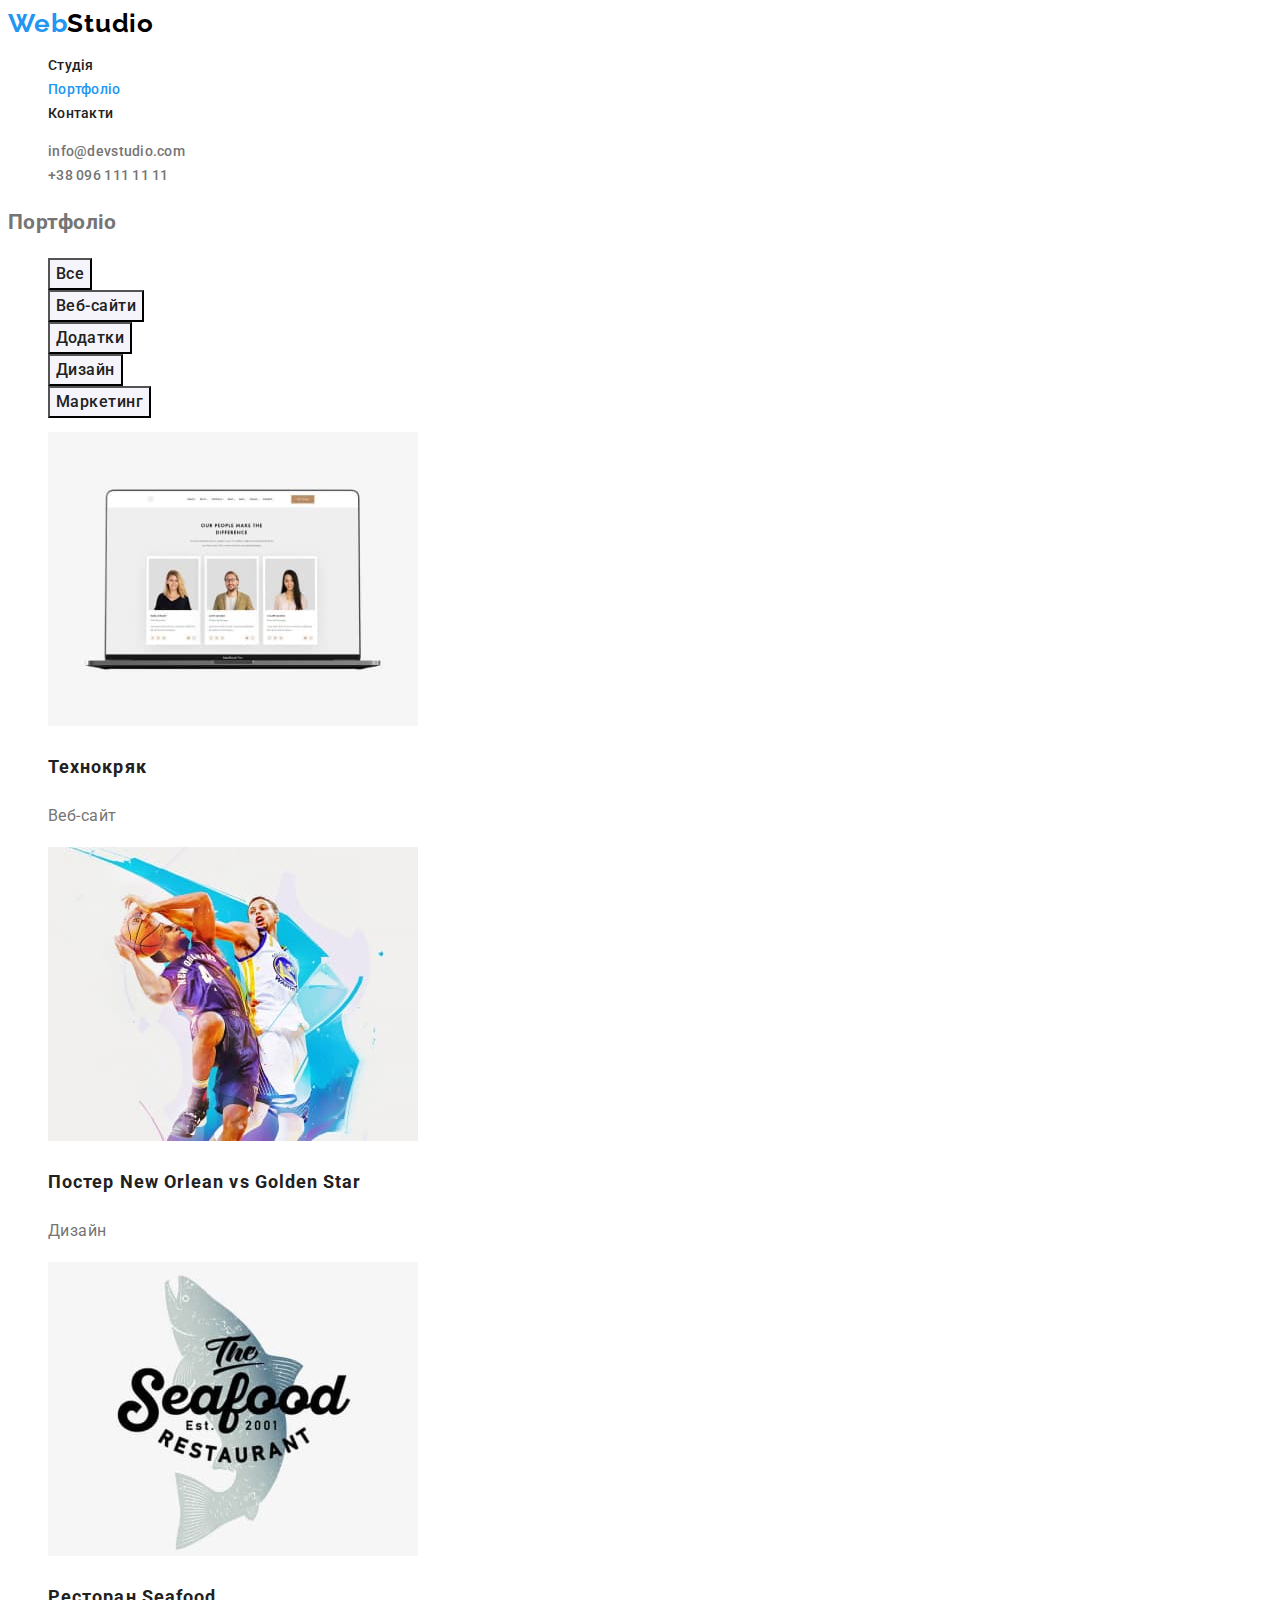
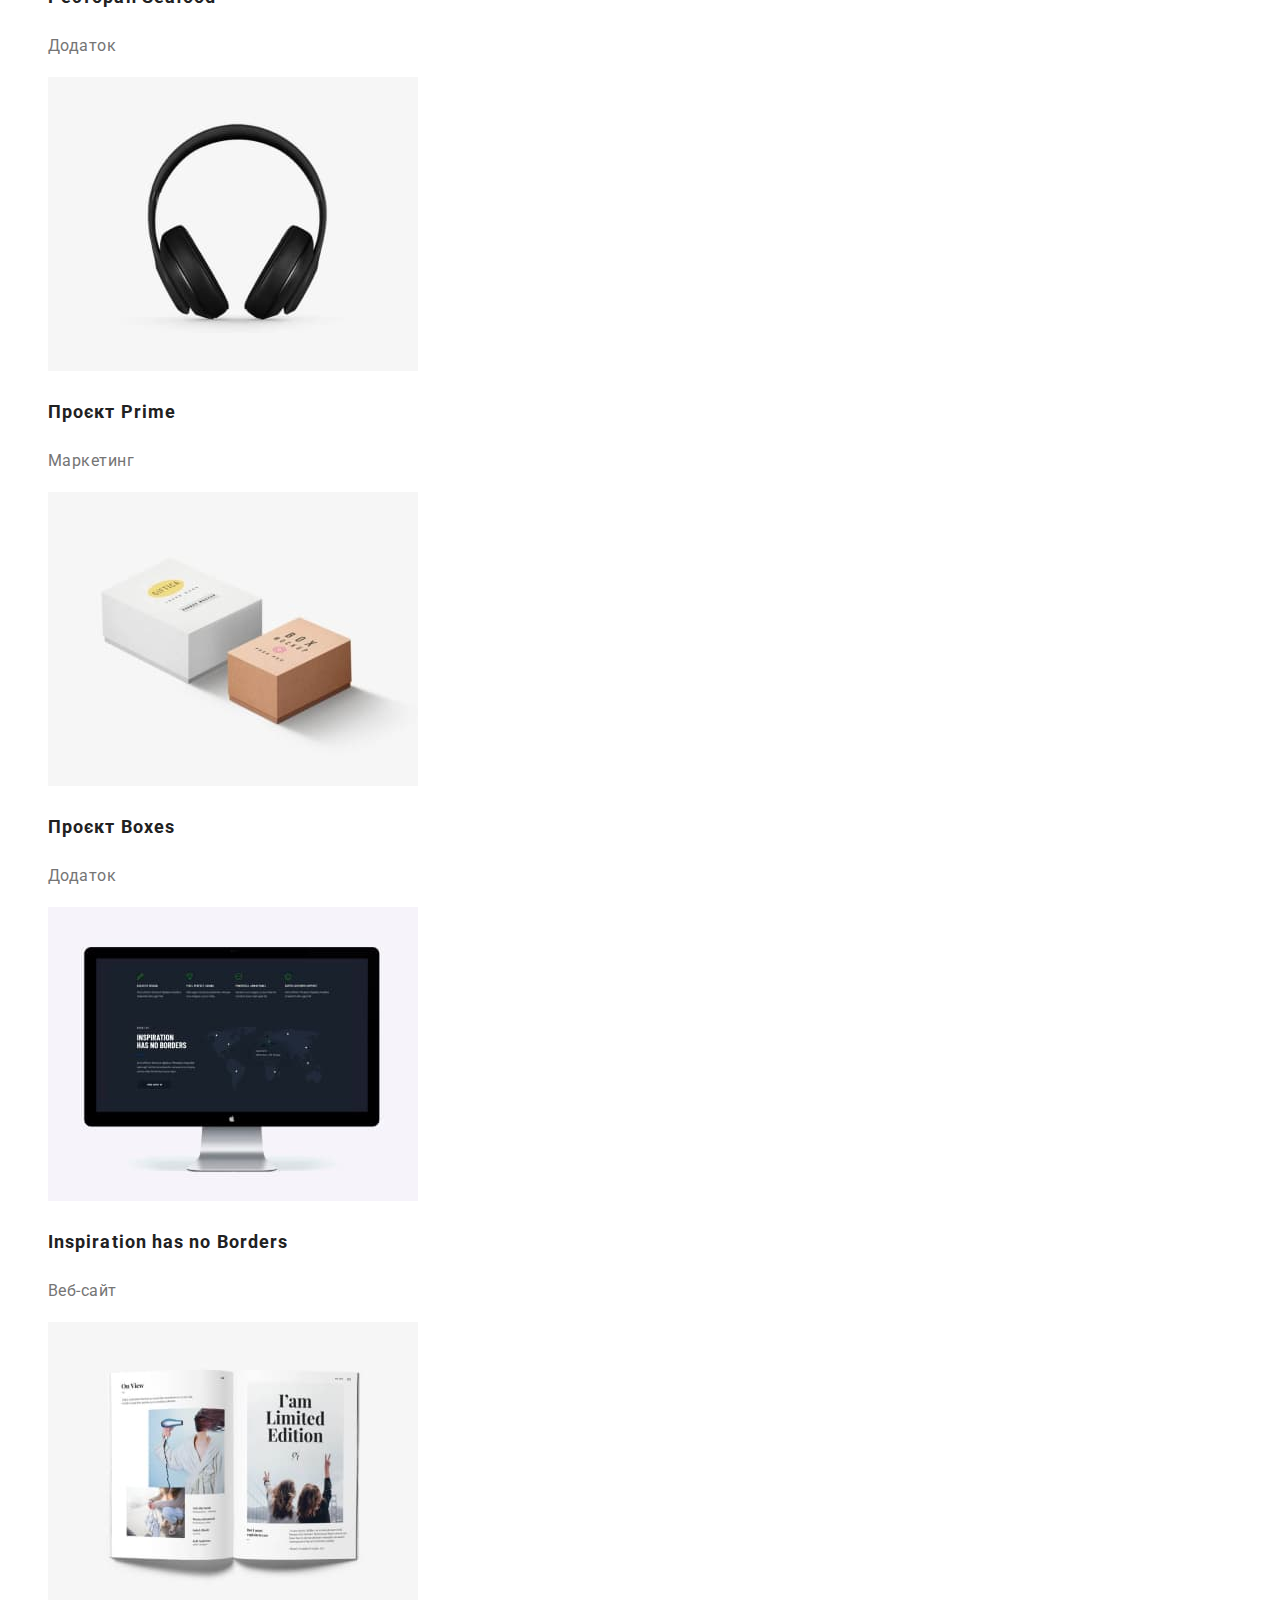
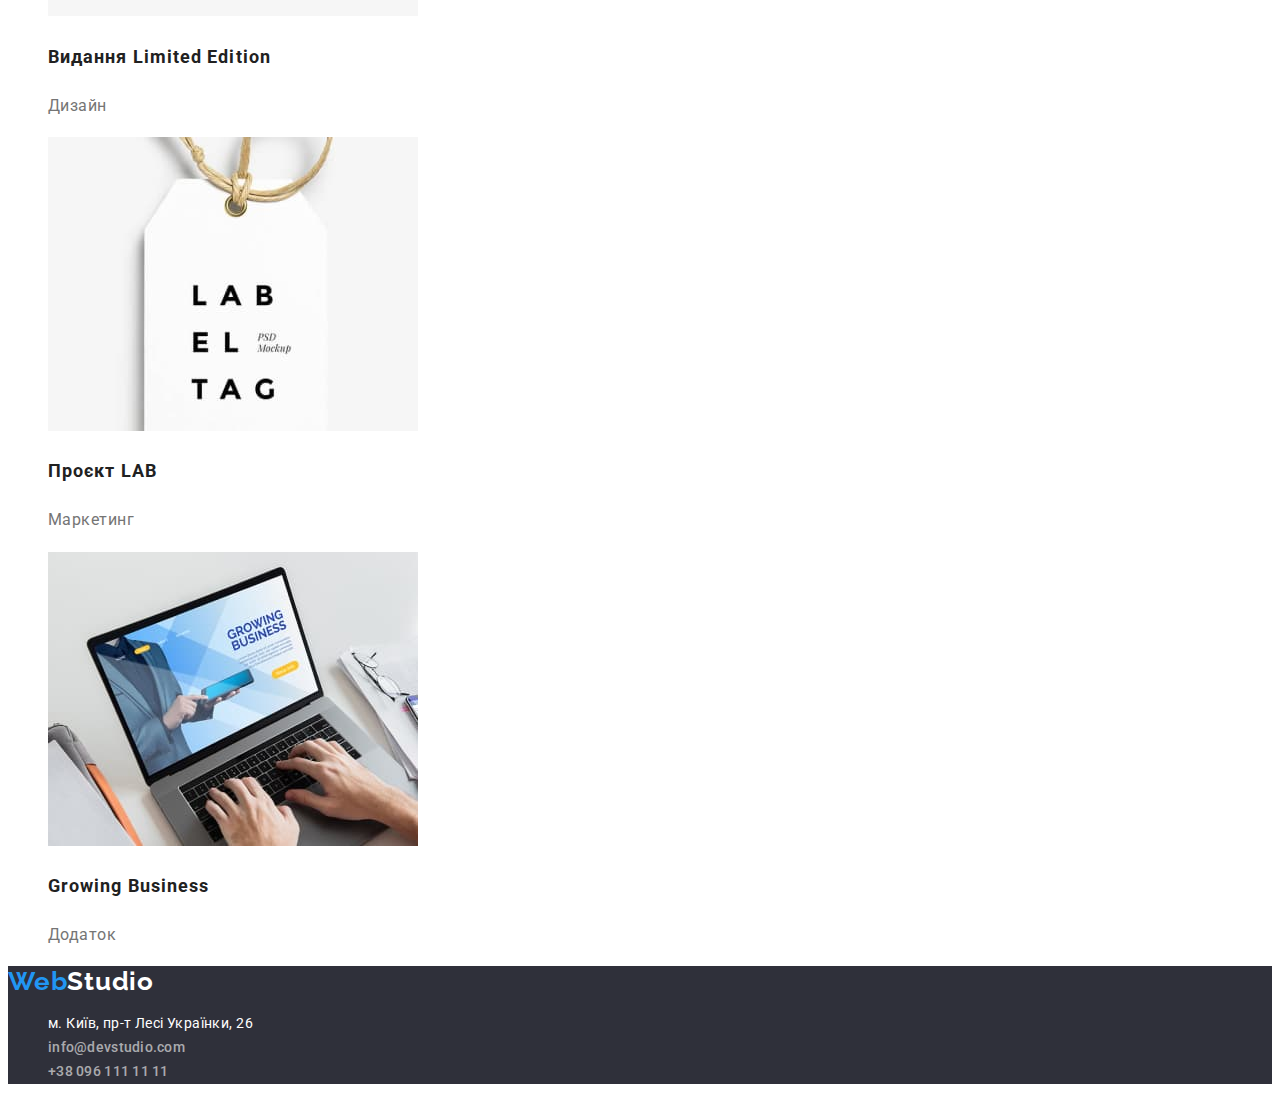
==== portfolio.html @ 773c0a64 "Add files to Homework#03" ====
<!DOCTYPE html>
<html lang="ru">

<head>
    <meta charset="UTF-8" />
    <meta name="viewport" content="width=device-width, initial-scale=1.0" />
    <title>Портфоліо</title>
    <link rel="preconnect" href="https://fonts.googleapis.com">
    <link rel="preconnect" href="https://fonts.gstatic.com" crossorigin>
    <link href="https://fonts.googleapis.com/css2?family=Raleway:wght@700&family=Roboto:wght@400;500;700;900&display=swap" rel="stylesheet">
    <link rel="stylesheet" href="./css/styles.css">

</head>
<body>
    
    <!-- Шапка сайта -->

        <header>
            <nav>
                <a class="logo" href="./index.html">
                    <span>Web</span><span class="logo-ending">Studio</span>
                </a>
        
                <ul class="site-nav">
                    <li><a class="link" href="./index.html">Студія</a></li>
                    <li><a class="link current" href="./portfolio.html">Портфоліо</a></li>
                    <li><a class="link" href="">Контакти</a></li>
                </ul>
            </nav>
        
            <ul class="site-nav">
                <li><a class="link-contacts" href="mailto:info@devstudio.com">info@devstudio.com</a></li>
                <li><a class="link-contacts" href="tel:+380961111111">+38 096 111 11 11</a></li>
            </ul>
        
        </header>

    <main>

        <!-- Портфоліо -->
        
        <section>

            <h2>Портфоліо</h2>

        <!-- Меню -->

            <ul>
                <li class="portfolio"><button class="button" type="button">Все</button></li>
                <li class="portfolio"><button class="button" type="button">Веб-сайти</button></li>
                <li class="portfolio"><button class="button" type="button">Додатки</button></li>
                <li class="portfolio"><button class="button" type="button">Дизайн</button></li>
                <li class="portfolio"><button class="button" type="button">Маркетинг</button></li>
            </ul>

        <!-- Приклади робіт -->

            <ul>
                <li class="portfolio">
                    <img src="./images/img1.jpg" alt="Фото портфоліо" width="370">
                    <h2 class="portfolio-titles">Технокряк</h2>
                    <p class="portfolio-group">Веб-сайт</p>
                </li>
                <li class="portfolio">
                    <img src="./images/img2.jpg" alt="Фото портфоліо" width="370">
                    <h2 class="portfolio-titles">Постер New Orlean vs Golden Star</h2>
                    <p class="portfolio-group">Дизайн</p>
                </li>
                <li class="portfolio">
                    <img src="./images/img3.jpg" alt="Фото портфоліо" width="370">
                    <h2 class="portfolio-titles">Ресторан Seafood</h2>
                    <p class="portfolio-group">Додаток</p>
                </li>
                <li class="portfolio">
                    <img src="./images/img4.jpg" alt="Фото портфоліо" width="370">
                    <h2 class="portfolio-titles">Проєкт Prime</h2>
                    <p class="portfolio-group">Маркетинг</p>
                </li>
                <li class="portfolio">
                    <img src="./images/img5.jpg" alt="Фото портфоліо" width="370">
                    <h2 class="portfolio-titles">Проєкт Boxes</h2>
                    <p class="portfolio-group">Додаток</p>
                </li>
                <li class="portfolio">
                    <img src="./images/img6.jpg" alt="Фото портфоліо" width="370">
                    <h2 class="portfolio-titles">Inspiration has no Borders</h2>
                    <p class="portfolio-group">Веб-сайт</p>
                </li>
                <li class="portfolio">
                    <img src="./images/img7.jpg" alt="Фото портфоліо" width="370">
                    <h2 class="portfolio-titles">Видання Limited Edition</h2>
                    <p class="portfolio-group">Дизайн</p>
                </li>
                <li class="portfolio">
                    <img src="./images/img8.jpg" alt="Фото портфоліо" width="370">
                    <h2 class="portfolio-titles">Проєкт LAB</h2>
                    <p class="portfolio-group">Маркетинг</p>
                </li>
                <li class="portfolio">
                    <img src="./images/img9.jpg" alt="Фото портфоліо" width="370">
                    <h2 class="portfolio-titles">Growing Business</h2>
                    <p class="portfolio-group">Додаток</p>
                </li>
            </ul>

        </section>



    </main>

    <!-- Футер -->
    <footer class="footer">
        <a class="logo" href="/index.html">
            <span>Web</span><span class="logo-ending">Studio</span>
        </a>
        <address>
          <ul class="site-nav">
            <li>
                <a class="link-address" href="">м. Київ, пр-т Лесі Українки, 26
                </a>
            </li>
    
            <li>
                <a class="link-address link-contacts" href="mailto:info@devstudio.com">info@devstudio.com
                </a>
            </li>
    
            <li>
                <a class="link-address link-contacts" href="tel:+380961111111">+38 096 111 11 11
                </a>
            </li>
          </ul>
        </address>
    </footer>
</body>
</html>
---- css/styles.css ----
/* Цвет основного  текста #757575 */
/* Вторичгный цвет текста #212121 */
/* белый #ffffff */
/* вторичный белый rgba(255, 255, 255, 0.6) */
/* Акцент #2196F3 */
/* Первичный цвет фона #ffffff */
/* Вторичный цвет фона #2F303A */
/* Цвет фона кнопок #F5F4FA; */
/* описане шрифтов Roboto и Raleway    
    font-family: 'Raleway', sans-serif;
    font-family: 'Roboto', sans-serif; */


:root {
    --primary-text-color: #757575;
    --title-text-color: #212121;
    --accent-color: #2196F3;
    --primary-white-color: #ffffff;
    --secondary-white-color: rgba(255, 255, 255, 0.6);
    --secondary-background-color: #2F303A;
    --logo-second-part: #000000;
    --button-background-color: #F5F4FA;

}

body {
    background-color: var(--primary-white-color);
    color: var(--primary-text-color);
    
    font-family: Roboto, sans-serif;
    font-weight: 400;
    font-size: 14px;
    line-height: 1.71;
    letter-spacing: 0.03em;
}

/* Header */

.logo {
    color: var(--accent-color);
    text-decoration: none;
    
    font-family: Raleway, sans-serif;
    font-weight: 700;
    font-size: 26px;
    line-height: 1.19;
    letter-spacing: 0.03em;
}

.logo .logo-ending {
    color: var(--logo-second-part);
}

/* Site nav */

.link {
    color: var(--title-text-color);
    text-decoration: none;

    font-weight: 500;
    font-size: 14px;
    line-height: 1.14;
    letter-spacing: 0.02em;
}

.site-nav {
    color: var(--title-text-color);
    list-style-type: none;
}

.site-nav .link.current {
    color: var(--accent-color);
}

.link-contacts {
    color: var(--primary-text-color);
    text-decoration: none;

    font-weight: 500;
    font-size: 14px;
    line-height: 1.14;
    letter-spacing: 0.02em;
}

.site-nav .link:hover,
.site-nav .link:focus {
    color: var(--accent-color);
}

.site-nav .link-contacts:hover,
.site-nav .link-contacts:focus {
    color: var(--accent-color);
}

/* Hero */

.hero {
    background-color: var(--secondary-background-color);
}

.hero-title {
    color: var(--primary-white-color);

    font-weight: 900;
    font-size: 44px;
    line-height: 1.36;
    text-align: center;
    letter-spacing: 0.06em;
    text-transform: uppercase;
}

.button {
    color: var(--primary-white-color);
    background-color: var(--accent-color);

    font-weight: 700;
    font-size: 16px;
    line-height: 1.88;
    display: flex;
    align-items: center;
    text-align: center;
    letter-spacing: 0.06em;

    cursor: pointer;
}

/* Section */

.section-title {
    color: var(--title-text-color);

    font-weight: 700;
    font-size: 36px;
    line-height: 1.17;
    text-align: center;
}

/* Features */

.features-list {
    list-style-type: none;
}

.features-list .title {
    color: var(--title-text-color);

    font-weight: 700;
    font-size: 14px;
    line-height: 1.14;
    text-transform: uppercase;
}

.title {

    font-size: 14px;
    line-height: 1.71;
}

/* What are we doing */

.work-list {
    list-style-type: none;

}

/* Team */

.team {
    list-style-type: none;
}
.team .title {
    color: var(--title-text-color);

    font-weight: 500;
    font-size: 16px;
    line-height: 1.19;
    
}

.position {

    font-size: 16px;
    line-height: 1.19;
}
/* Footer */

.footer {
    background-color: var(--secondary-background-color);
}

.footer .logo-ending {
    color: var(--primary-white-color);
}
.link-address {
    color: var(--primary-white-color);
    text-decoration: none;
    font-style: normal;
}

.link-address.link-contacts {
    color: var(--secondary-white-color);
}

/* Портфоліо МЕНЮ */

.portfolio {
    list-style-type: none;
}

.portfolio .button {
    color: var(--title-text-color);
    background-color: var(--button-background-color);

    font-family: inherit;
    font-weight: 500;
    font-size: 16px;
    line-height: 1.62;
    letter-spacing: 0.03em;
}

.portfolio .button:hover,
.portfolio .button:focus {
    color: var(--primary-white-color);
    background-color: var(--accent-color);
}

.portfolio-titles {
    color: var(--title-text-color);

    font-weight: 700;
    font-size: 18px;
    line-height: 2;
    letter-spacing: 0.06em;
}

.portfolio-group {

    font-size: 16px;
    line-height: 1.88;
    letter-spacing: 0.03em;
}
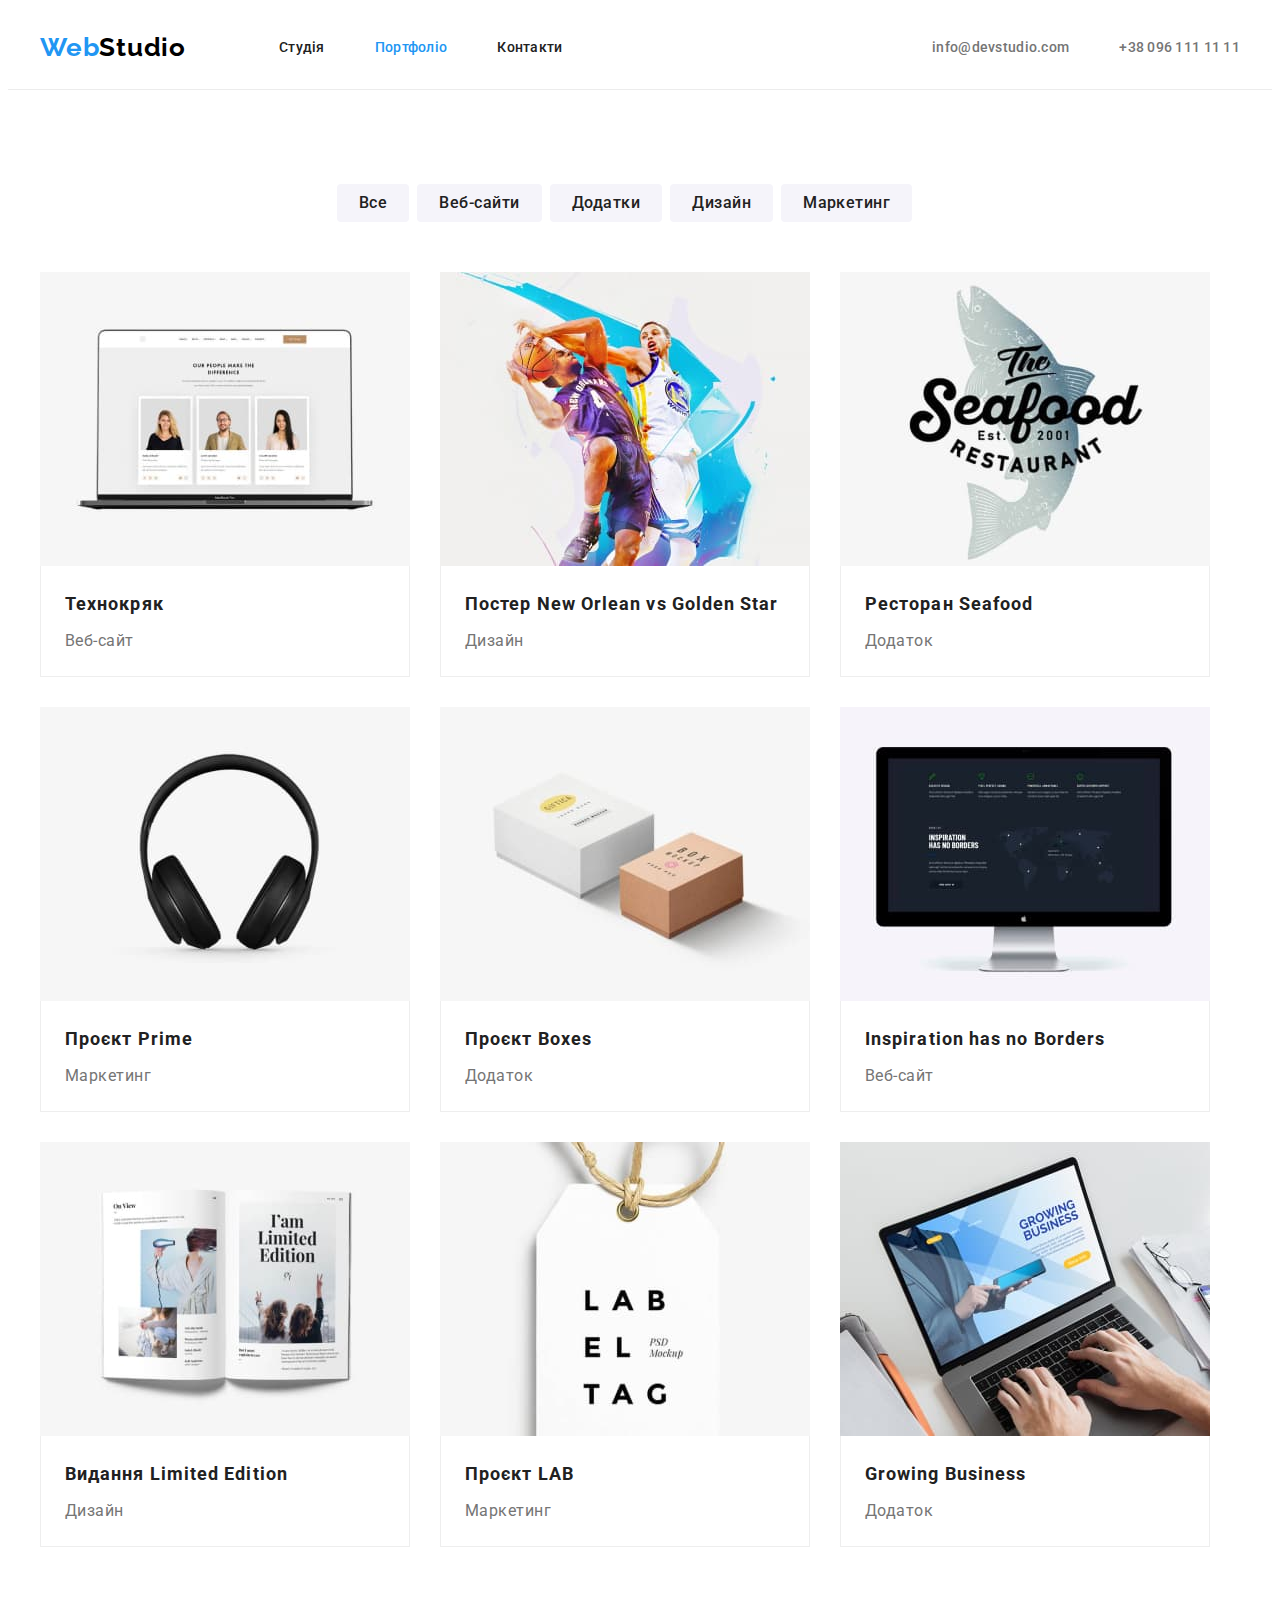
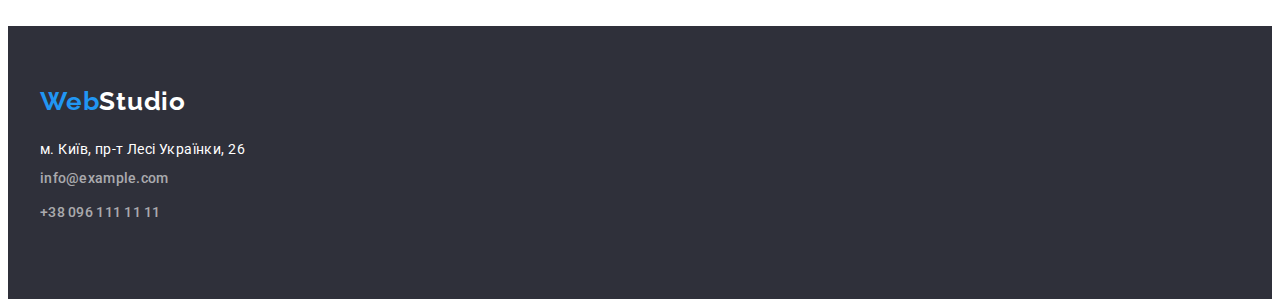
==== commit af37a96f: "выровнял элементы по горизонтали и вертикали" ====
--- a/portfolio.html
+++ b/portfolio.html
@@ -1,5 +1,5 @@
 <!DOCTYPE html>
-<html lang="ru">
+<html lang="uk">
 
 <head>
     <meta charset="UTF-8" />
@@ -7,131 +7,173 @@
     <title>Портфоліо</title>
     <link rel="preconnect" href="https://fonts.googleapis.com">
     <link rel="preconnect" href="https://fonts.gstatic.com" crossorigin>
-    <link href="https://fonts.googleapis.com/css2?family=Raleway:wght@700&family=Roboto:wght@400;500;700;900&display=swap" rel="stylesheet">
+    <link
+        href="https://fonts.googleapis.com/css2?family=Raleway:wght@700&family=Roboto:wght@400;500;700;900&display=swap"
+        rel="stylesheet">
+    <link rel="stylesheet" href="https://cdnjs.cloudflare.com/ajax/libs/modern-normalize/1.1.0/modern-normalize.min.css"
+        integrity="sha512-wpPYUAdjBVSE4KJnH1VR1HeZfpl1ub8YT/NKx4PuQ5NmX2tKuGu6U/JRp5y+Y8XG2tV+wKQpNHVUX03MfMFn9Q=="
+        crossorigin="anonymous" referrerpolicy="no-referrer" />
     <link rel="stylesheet" href="./css/styles.css">
 
 </head>
+
 <body>
+    <!-- Шапка сайта -->
+    <header class="page-header">
+        <div class="container first">
+            <nav class="main-nav">
     
-    <!-- Шапка сайта -->
-
-        <header>
-            <nav>
-                <a class="logo" href="./index.html">
-                    <span>Web</span><span class="logo-ending">Studio</span>
-                </a>
-        
+                <div class="logo-header">
+                    <a class="logo" href="./index.html">
+                        <span>Web</span><span class="logo-ending">Studio</span>
+                    </a>
+                </div>
+    
                 <ul class="site-nav">
-                    <li><a class="link" href="./index.html">Студія</a></li>
-                    <li><a class="link current" href="./portfolio.html">Портфоліо</a></li>
-                    <li><a class="link" href="">Контакти</a></li>
+                    <li class="item"><a class="link" href="./index.html">Студія</a></li>
+                    <li class="item"><a class="link current" href="./portfolio.html">Портфоліо</a></li>
+                    <li class="item"><a class="link" href="">Контакти</a></li>
                 </ul>
+    
             </nav>
-        
-            <ul class="site-nav">
-                <li><a class="link-contacts" href="mailto:info@devstudio.com">info@devstudio.com</a></li>
-                <li><a class="link-contacts" href="tel:+380961111111">+38 096 111 11 11</a></li>
+    
+            <ul class="contacts">
+                <li class="item"><a class="link-contacts" href="mailto:info@devstudio.com">info@devstudio.com</a>
+                </li>
+                <li class="item"><a class="link-contacts" href="tel:+380961111111">+38 096 111 11 11</a></li>
             </ul>
-        
-        </header>
+    
+        </div>
+    
+    </header>
 
     <main>
 
         <!-- Портфоліо -->
         
-        <section>
+        <section class="section portfolio">       
 
-            <h2>Портфоліо</h2>
+            <h2 class="section-title feature">Портфоліо</h2>
 
         <!-- Меню -->
 
-            <ul>
-                <li class="portfolio"><button class="button" type="button">Все</button></li>
-                <li class="portfolio"><button class="button" type="button">Веб-сайти</button></li>
-                <li class="portfolio"><button class="button" type="button">Додатки</button></li>
-                <li class="portfolio"><button class="button" type="button">Дизайн</button></li>
-                <li class="portfolio"><button class="button" type="button">Маркетинг</button></li>
+          <div class="container">
+
+            <ul class="menu">
+                <li class="portfolio"><button class="button-secondary" type="button">Все</button></li>
+                <li class="portfolio"><button class="button-secondary" type="button">Веб-сайти</button></li>
+                <li class="portfolio"><button class="button-secondary" type="button">Додатки</button></li>
+                <li class="portfolio"><button class="button-secondary" type="button">Дизайн</button></li>
+                <li class="portfolio"><button class="button-secondary" type="button">Маркетинг</button></li>
             </ul>
 
+        </div>
+
         <!-- Приклади робіт -->
+        <div class="container">
 
-            <ul>
-                <li class="portfolio">
-                    <img src="./images/img1.jpg" alt="Фото портфоліо" width="370">
+            <ul class="examples">
+                <li class="portfolio-item">
+                    <img class="img" src="./images/img1.jpg" alt="Фото портфоліо" width="370">
+                    <div class="portfolio-style">
                     <h2 class="portfolio-titles">Технокряк</h2>
                     <p class="portfolio-group">Веб-сайт</p>
+                    </div>
                 </li>
-                <li class="portfolio">
-                    <img src="./images/img2.jpg" alt="Фото портфоліо" width="370">
+                <li class="portfolio-item">
+                    <img class="img" src="./images/img2.jpg" alt="Фото портфоліо" width="370">
+                    <div class="portfolio-style">
                     <h2 class="portfolio-titles">Постер New Orlean vs Golden Star</h2>
                     <p class="portfolio-group">Дизайн</p>
+                    </div>
                 </li>
-                <li class="portfolio">
-                    <img src="./images/img3.jpg" alt="Фото портфоліо" width="370">
-                    <h2 class="portfolio-titles">Ресторан Seafood</h2>
+                <li class="portfolio-item">
+                    <img class="img" src="./images/img3.jpg" alt="Фото портфоліо" width="370">
+                    <div class="portfolio-style"><h2 class="portfolio-titles">Ресторан Seafood</h2>
                     <p class="portfolio-group">Додаток</p>
+                    </div>
+                    
                 </li>
-                <li class="portfolio">
-                    <img src="./images/img4.jpg" alt="Фото портфоліо" width="370">
-                    <h2 class="portfolio-titles">Проєкт Prime</h2>
+                <li class="portfolio-item">
+                    <img class="img" src="./images/img4.jpg" alt="Фото портфоліо" width="370">
+                    <div class="portfolio-style"><h2 class="portfolio-titles">Проєкт Prime</h2>
                     <p class="portfolio-group">Маркетинг</p>
+                    </div>
+                    
                 </li>
-                <li class="portfolio">
-                    <img src="./images/img5.jpg" alt="Фото портфоліо" width="370">
-                    <h2 class="portfolio-titles">Проєкт Boxes</h2>
+                <li class="portfolio-item">
+                    <img class="img" src="./images/img5.jpg" alt="Фото портфоліо" width="370">
+                    <div class="portfolio-style"><h2 class="portfolio-titles">Проєкт Boxes</h2>
                     <p class="portfolio-group">Додаток</p>
+                    </div>
+                    
                 </li>
-                <li class="portfolio">
-                    <img src="./images/img6.jpg" alt="Фото портфоліо" width="370">
-                    <h2 class="portfolio-titles">Inspiration has no Borders</h2>
+                <li class="portfolio-item">
+                    <img class="img" src="./images/img6.jpg" alt="Фото портфоліо" width="370">
+                    <div class="portfolio-style"><h2 class="portfolio-titles">Inspiration has no Borders</h2>
                     <p class="portfolio-group">Веб-сайт</p>
+                    </div>
+                    
                 </li>
-                <li class="portfolio">
-                    <img src="./images/img7.jpg" alt="Фото портфоліо" width="370">
-                    <h2 class="portfolio-titles">Видання Limited Edition</h2>
+                <li class="portfolio-item">
+                    <img class="img" src="./images/img7.jpg" alt="Фото портфоліо" width="370">
+                    <div class="portfolio-style"><h2 class="portfolio-titles">Видання Limited Edition</h2>
                     <p class="portfolio-group">Дизайн</p>
+                    </div>
                 </li>
-                <li class="portfolio">
-                    <img src="./images/img8.jpg" alt="Фото портфоліо" width="370">
-                    <h2 class="portfolio-titles">Проєкт LAB</h2>
+                <li class="portfolio-item">
+                    <img class="img" src="./images/img8.jpg" alt="Фото портфоліо" width="370">
+                    <div class="portfolio-style"><h2 class="portfolio-titles">Проєкт LAB</h2>
                     <p class="portfolio-group">Маркетинг</p>
+                    </div>
+                    
                 </li>
-                <li class="portfolio">
-                    <img src="./images/img9.jpg" alt="Фото портфоліо" width="370">
-                    <h2 class="portfolio-titles">Growing Business</h2>
+                <li class="portfolio-item">
+                    <img class="img" src="./images/img9.jpg" alt="Фото портфоліо" width="370">
+                    <div class="portfolio-style"><h2 class="portfolio-titles">Growing Business</h2>
                     <p class="portfolio-group">Додаток</p>
+                    </div>
+                    
                 </li>
             </ul>
+        </div>
 
         </section>
-
-
-
+        
     </main>
 
     <!-- Футер -->
     <footer class="footer">
-        <a class="logo" href="/index.html">
-            <span>Web</span><span class="logo-ending">Studio</span>
-        </a>
-        <address>
-          <ul class="site-nav">
-            <li>
-                <a class="link-address" href="">м. Київ, пр-т Лесі Українки, 26
+        <div class="container">
+            <div class="footer-logo">
+                <a class="logo" href="/index.html">
+                    <span>Web</span><span class="logo-ending">Studio</span>
                 </a>
-            </li>
+            </div>
     
-            <li>
-                <a class="link-address link-contacts" href="mailto:info@devstudio.com">info@devstudio.com
-                </a>
-            </li>
+            <address>
+                <div class="footer-box">
     
-            <li>
-                <a class="link-address link-contacts" href="tel:+380961111111">+38 096 111 11 11
-                </a>
-            </li>
-          </ul>
-        </address>
+                    <ul class="site-nav foot">
+                        <li class="footer-address">
+                            <a class="link-address" href="">м. Київ, пр-т Лесі Українки, 26
+                            </a>
+                        </li>
+    
+                        <li class="footer-address">
+                            <a class="link-address link-contacts" href="mailto:info@example.com">info@example.com
+                            </a>
+                        </li>
+    
+                        <li class="footer-address">
+                            <a class="link-address link-contacts" href="tel:+380961111111">+38 096 111 11 11
+                            </a>
+                        </li>
+                    </ul>
+                </div>
+            </address>
+    
+        </div>
     </footer>
 </body>
 </html>--- a/css/styles.css
+++ b/css/styles.css
@@ -6,10 +6,22 @@
 /* Первичный цвет фона #ffffff */
 /* Вторичный цвет фона #2F303A */
 /* Цвет фона кнопок #F5F4FA; */
+/* Цвет нижней границы шапки #ECECEC */
+/* Цвет рамки карточек портфолио #EEEEEE */
 /* описане шрифтов Roboto и Raleway    
     font-family: 'Raleway', sans-serif;
     font-family: 'Roboto', sans-serif; */
 
+
+
+
+/* h1,
+h2,
+h3,
+h4,
+p {
+    margin: 0;
+} */
 
 :root {
     --primary-text-color: #757575;
@@ -20,6 +32,8 @@
     --secondary-background-color: #2F303A;
     --logo-second-part: #000000;
     --button-background-color: #F5F4FA;
+    --header-bottom-bordrer-color: #ECECEC;
+    --border-portfolio-color: #EEEEEE;
 
 }
 
@@ -34,9 +48,25 @@
     letter-spacing: 0.03em;
 }
 
+ul {
+    margin-top: 0;
+    margin-bottom: 0;
+    padding: 0;
+    list-style-type: none;
+}
+
+/* Main-nav */
+
+
+.main-nav {
+    display: flex;
+    align-items: center;
+}
+
 /* Header */
 
 .logo {
+    
     color: var(--accent-color);
     text-decoration: none;
     
@@ -47,16 +77,33 @@
     letter-spacing: 0.03em;
 }
 
+.logo-header {
+    margin-right: 93px;
+    padding-top: 24px;
+    padding-bottom: 25px;
+
+}
+
 .logo .logo-ending {
+    
     color: var(--logo-second-part);
 }
 
 /* Site nav */
 
-.link {
+.page-header {
+    border-bottom: 1px solid var(--header-bottom-bordrer-color);
+
+}
+
+.site-nav .link {
+    display: block;
+    padding-top: 32px;
+    padding-bottom: 32px;
+
     color: var(--title-text-color);
     text-decoration: none;
-
+    
     font-weight: 500;
     font-size: 14px;
     line-height: 1.14;
@@ -64,6 +111,11 @@
 }
 
 .site-nav {
+    display: flex;
+
+    margin-top: 0;
+    margin-bottom: 0;
+
     color: var(--title-text-color);
     list-style-type: none;
 }
@@ -72,7 +124,24 @@
     color: var(--accent-color);
 }
 
+.site-nav .item {
+    margin-right: 50px;
+}
+
+.site-nav .item:last-child {
+    margin-right: 0;
+}
+
+.contacts .item:last-child {
+    margin-left: 50px;
+
+}
+
 .link-contacts {
+    display: block;
+    padding-top: 32px;
+    padding-bottom: 32px;
+        
     color: var(--primary-text-color);
     text-decoration: none;
 
@@ -82,23 +151,55 @@
     letter-spacing: 0.02em;
 }
 
+.header-contacts {
+    display: flex;
+}
+
+.contacts {
+    display: flex;
+    margin-left: auto;
+
+    color: var(--title-text-color);
+    list-style-type: none;
+}
+
 .site-nav .link:hover,
 .site-nav .link:focus {
     color: var(--accent-color);
 }
 
-.site-nav .link-contacts:hover,
-.site-nav .link-contacts:focus {
+.contacts .link-contacts:hover,
+.contacts .link-contacts:focus {
     color: var(--accent-color);
+}
+
+.container {
+    
+    max-width: 1200px;
+    padding: 0 15px;
+    margin: 0 auto;
+    
+    /* outline: 2px solid tomato; */
+
+}
+
+.container.first{
+    display: flex;
 }
 
 /* Hero */
 
 .hero {
     background-color: var(--secondary-background-color);
+    text-align: center;
+    margin-bottom: 94px;
 }
 
 .hero-title {
+    width: 696px;
+    padding-top: 200px;
+    margin: 0 auto 30px;
+    
     color: var(--primary-white-color);
 
     font-weight: 900;
@@ -110,13 +211,18 @@
 }
 
 .button {
+    min-width: 216px;
+    border: 0px solid transparent;
+    border-radius: 4px;
+    padding: 10px 32px;
+    margin-bottom: 200px;
+
     color: var(--primary-white-color);
     background-color: var(--accent-color);
 
     font-weight: 700;
     font-size: 16px;
     line-height: 1.88;
-    display: flex;
     align-items: center;
     text-align: center;
     letter-spacing: 0.06em;
@@ -126,7 +232,15 @@
 
 /* Section */
 
+.section:not(:last-child) {
+    margin-bottom: 94px;
+}
+
 .section-title {
+
+    margin-top: 0;
+    margin-bottom: 50px;
+
     color: var(--title-text-color);
 
     font-weight: 700;
@@ -135,9 +249,35 @@
     text-align: center;
 }
 
+.feature.section-title {
+    position: absolute;
+    white-space: nowrap;
+    width: 1px;
+    height: 1px;
+    overflow: hidden;
+    border: 0;
+    padding: 0;
+    clip: rect(0 0 0 0);
+    clip-path: inset(50%);
+    margin: -1px;
+}
+
 /* Features */
 
+.feature-item {
+    width: 270px;
+}
+
+.feature-item:not(:last-child) {
+    margin-right: 30px;
+}
+
 .features-list {
+    display: flex;
+
+    margin-top: 0;
+    margin-bottom: 0;
+
     list-style-type: none;
 }
 
@@ -150,27 +290,77 @@
     text-transform: uppercase;
 }
 
+.feature-text {
+    
+    margin-top: 0;
+    margin-bottom: 0;
+}
+
+
 .title {
+    padding-top: 0;
+    margin-top: 0;
+    margin-bottom: 10px;
 
     font-size: 14px;
     line-height: 1.71;
-}
+    text-transform: uppercase;
+}
+
 
 /* What are we doing */
 
 .work-list {
+    display: flex;
+    
+}
+
+.work-list-picture {
+    display: flex;
+
+}
+
+.work-list-item:not(:last-child) {
+    margin-right: 30px;
+
+}
+
+/* Team */
+
+.team {
+    display: flex;
     list-style-type: none;
-
-}
-
-/* Team */
-
-.team {
-    list-style-type: none;
-}
+    padding-bottom: 94px;
+    
+}
+
+.team-item {
+    width: auto;
+
+
+}
+
+.team-item:not(:last-child) {
+    margin-right: 30px;
+}
+
+.team-backgroung {
+    background-color: var(--button-background-color);
+
+}
+
+.ourteam {
+    padding-top: 94px;
+    margin-bottom: 50px;
+}
+
 .team .title {
-    color: var(--title-text-color);
-
+    padding-top: 30px;
+    padding-bottom: 10px;
+    
+    color: var(--title-text-color);
+    text-align: center;
+    text-transform: none;
     font-weight: 500;
     font-size: 16px;
     line-height: 1.19;
@@ -178,36 +368,101 @@
 }
 
 .position {
-
+    padding-bottom: 30px;
+
+    text-align: center;
     font-size: 16px;
     line-height: 1.19;
 }
+
+.team-card {
+    background-color: var(--primary-white-color);
+    border-bottom-right-radius: 4px;
+    border-bottom-left-radius: 4px;
+    
+}
+
+
 /* Footer */
 
 .footer {
     background-color: var(--secondary-background-color);
+    
+}
+
+.footer-logo {
+    display: block;
+    padding-top: 60px;
+    padding-bottom: 20px;
+}
+
+.footer-box {
+    width: 231px;
 }
 
 .footer .logo-ending {
     color: var(--primary-white-color);
 }
+
 .link-address {
+       
     color: var(--primary-white-color);
     text-decoration: none;
     font-style: normal;
 }
 
-.link-address.link-contacts {
+.link-address .link-contacts {
+    display: block;
+}
+
+.footer-address {
+    padding: 0;
+    margin-bottom: 9px;
+}
+
+.footer-address .link-contacts {
+    padding: 0;
+    margin-bottom: 9px;
+        
     color: var(--secondary-white-color);
 }
 
+.footer-address:last-child {
+    padding-bottom: 60px;
+}
+
+.site-nav.foot {
+    flex-direction: column;
+}
+
 /* Портфоліо МЕНЮ */
 
 .portfolio {
+    margin-right: 8px;
     list-style-type: none;
 }
 
-.portfolio .button {
+.portfolio:last-child {
+    margin-right: 0;
+}
+
+.section.portfolio {
+    margin-top: 94px;
+}
+
+.menu {
+    display: flex;
+    padding-left: 297px;
+    margin-bottom: 50px;
+    
+}
+
+.portfolio .button-secondary {
+
+    border: 0px solid transparent;
+    border-radius: 4px;
+    padding: 6px 22px;
+
     color: var(--title-text-color);
     background-color: var(--button-background-color);
 
@@ -218,13 +473,51 @@
     letter-spacing: 0.03em;
 }
 
-.portfolio .button:hover,
-.portfolio .button:focus {
+/* Портфолио */
+
+.portfolio .button-secondary:hover,
+.portfolio .button-secondary:focus {
     color: var(--primary-white-color);
     background-color: var(--accent-color);
 }
 
+.examples {
+    display: flex;
+    flex-wrap: wrap;
+    margin: -15px;
+    padding-bottom: 94px;
+}
+
+.img {
+    display: block;
+}
+
+.portfolio-item {
+    margin: 15px;
+    
+}
+
+.portfolio-style {
+    padding-top: 20px;
+    border-left: 1px solid var(--border-portfolio-color);
+    border-right: 1px solid var(--border-portfolio-color);
+    border-bottom: 1px solid var(--border-portfolio-color);
+
+}
+
+.portfolio-item:nth-last-child(3n+1) {
+    margin-right: 0;
+}
+
+.portfolio-item:nth-last-child(-n+3) {
+    margin-bottom: 0;
+}
+
 .portfolio-titles {
+    padding-left: 24px;
+    margin-bottom: 4px;
+    margin-top: 0;
+
     color: var(--title-text-color);
 
     font-weight: 700;
@@ -234,6 +527,9 @@
 }
 
 .portfolio-group {
+    padding-left: 24px;
+    padding-bottom: 20px;
+    margin: 0 auto;
 
     font-size: 16px;
     line-height: 1.88;
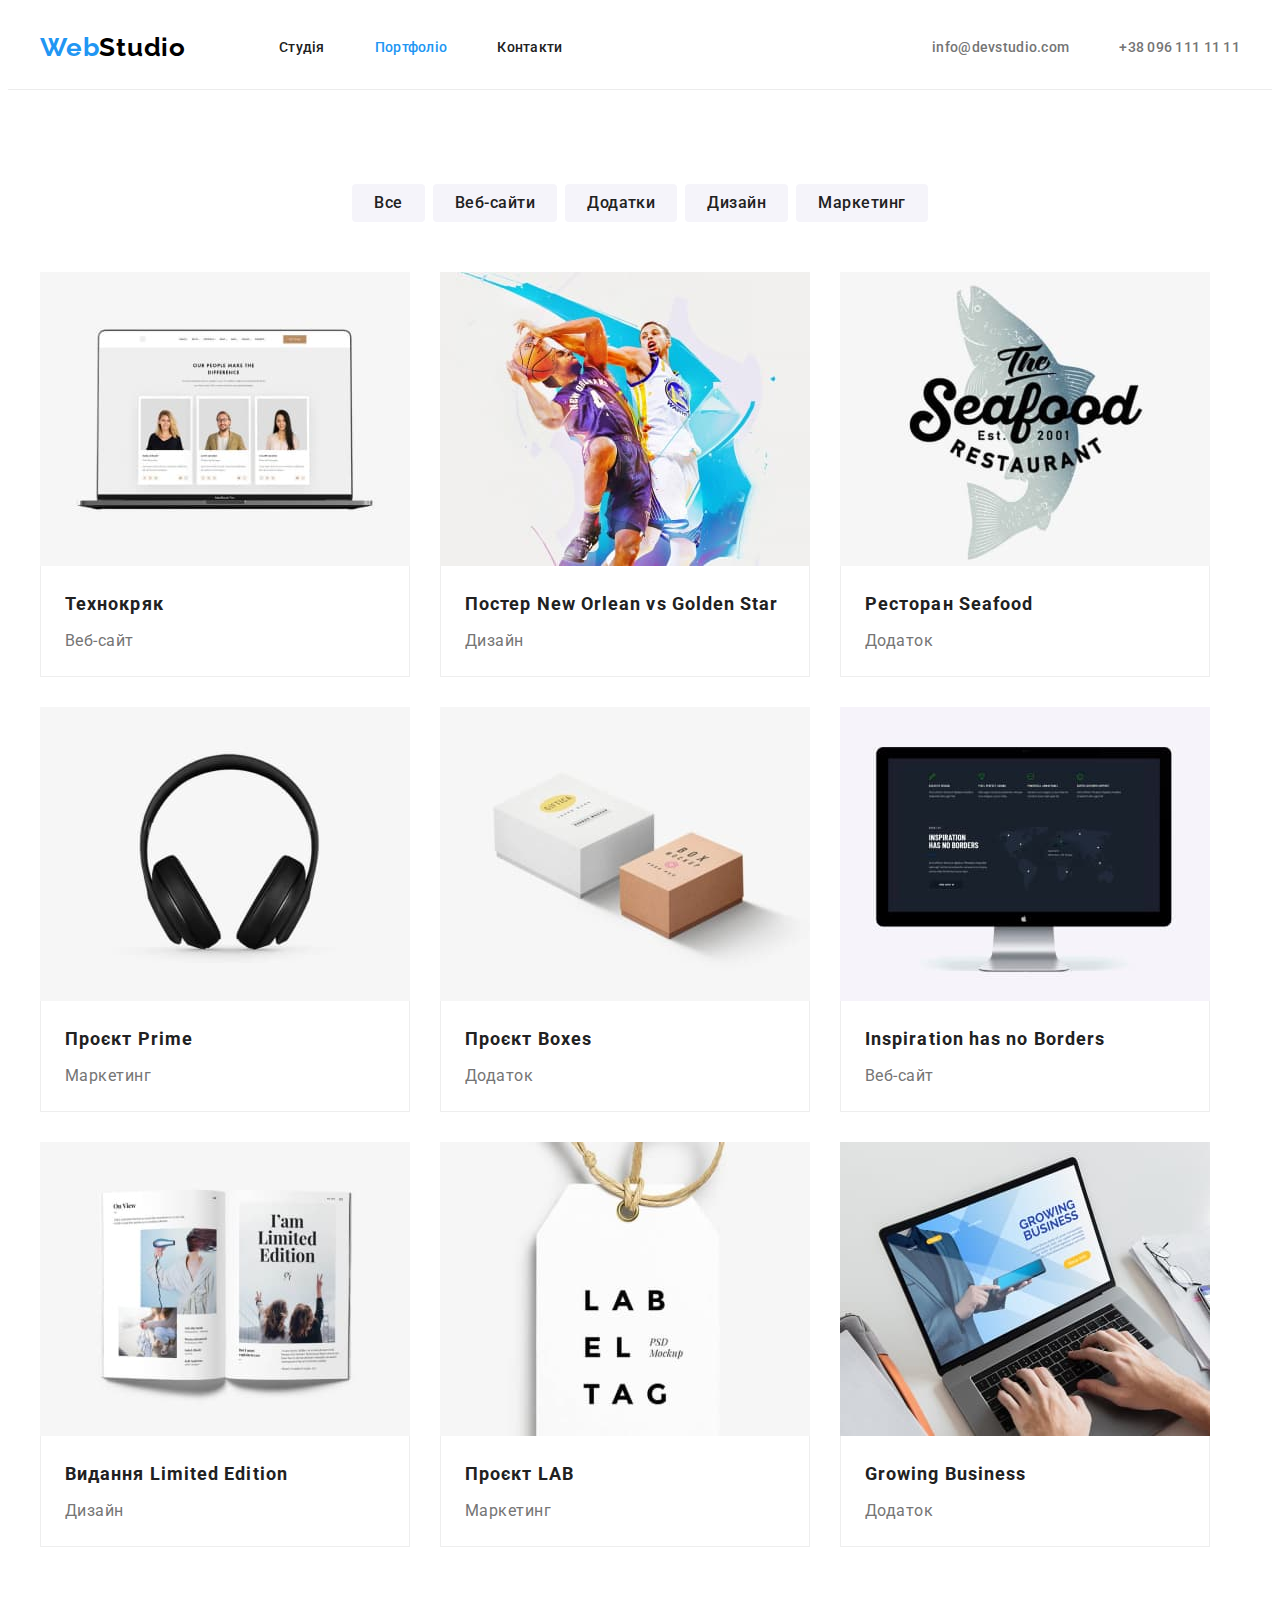
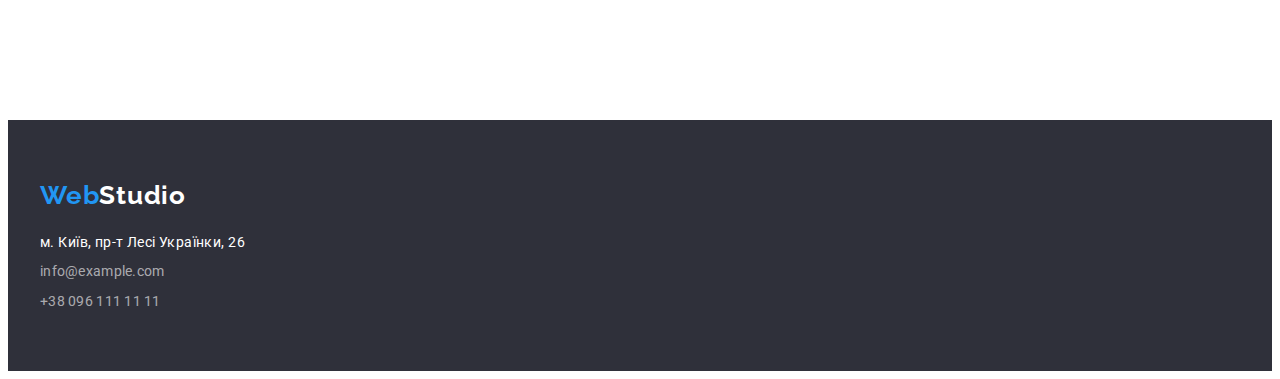
==== commit 5e754f0a: "Add corrections to index.html and portfolio.html" ====
--- a/portfolio.html
+++ b/portfolio.html
@@ -51,7 +51,7 @@
 
         <!-- Портфоліо -->
         
-        <section class="section portfolio">       
+        <section class="section">       
 
             <h2 class="section-title feature">Портфоліо</h2>
 
@@ -89,7 +89,8 @@
                 </li>
                 <li class="portfolio-item">
                     <img class="img" src="./images/img3.jpg" alt="Фото портфоліо" width="370">
-                    <div class="portfolio-style"><h2 class="portfolio-titles">Ресторан Seafood</h2>
+                    <div class="portfolio-style">
+                    <h2 class="portfolio-titles">Ресторан Seafood</h2>
                     <p class="portfolio-group">Додаток</p>
                     </div>
                     
--- a/css/styles.css
+++ b/css/styles.css
@@ -192,12 +192,12 @@
 .hero {
     background-color: var(--secondary-background-color);
     text-align: center;
-    margin-bottom: 94px;
+    /* margin-bottom: 94px; */
 }
 
 .hero-title {
     width: 696px;
-    padding-top: 200px;
+    /* padding-top: 200px; */
     margin: 0 auto 30px;
     
     color: var(--primary-white-color);
@@ -215,7 +215,7 @@
     border: 0px solid transparent;
     border-radius: 4px;
     padding: 10px 32px;
-    margin-bottom: 200px;
+    /* margin-bottom: 200px; */
 
     color: var(--primary-white-color);
     background-color: var(--accent-color);
@@ -232,12 +232,25 @@
 
 /* Section */
 
-.section:not(:last-child) {
-    margin-bottom: 94px;
+/* .section {
+    
+} */
+
+.section.hero {
+    padding-top: 200px;
+    padding-bottom: 200px;
+}
+
+.section {
+    padding-top: 94px;
+    padding-bottom: 94px;
+}
+
+.section.work {
+    padding-bottom: 94px;
 }
 
 .section-title {
-
     margin-top: 0;
     margin-bottom: 50px;
 
@@ -248,6 +261,8 @@
     line-height: 1.17;
     text-align: center;
 }
+
+/* Features */
 
 .feature.section-title {
     position: absolute;
@@ -262,8 +277,6 @@
     margin: -1px;
 }
 
-/* Features */
-
 .feature-item {
     width: 270px;
 }
@@ -296,6 +309,21 @@
     margin-bottom: 0;
 }
 
+/* What are we doing */
+
+.work-list {
+    display: flex;
+}
+
+.work-list-picture {
+    display: flex;
+}
+
+.work-list-item:not(:last-child) {
+    margin-right: 30px;
+}
+
+/* Team */
 
 .title {
     padding-top: 0;
@@ -307,37 +335,13 @@
     text-transform: uppercase;
 }
 
-
-/* What are we doing */
-
-.work-list {
-    display: flex;
-    
-}
-
-.work-list-picture {
-    display: flex;
-
-}
-
-.work-list-item:not(:last-child) {
-    margin-right: 30px;
-
-}
-
-/* Team */
-
 .team {
     display: flex;
     list-style-type: none;
-    padding-bottom: 94px;
-    
 }
 
 .team-item {
     width: auto;
-
-
 }
 
 .team-item:not(:last-child) {
@@ -346,17 +350,10 @@
 
 .team-backgroung {
     background-color: var(--button-background-color);
-
-}
-
-.ourteam {
-    padding-top: 94px;
-    margin-bottom: 50px;
 }
 
 .team .title {
-    padding-top: 30px;
-    padding-bottom: 10px;
+    margin-bottom: 10px;
     
     color: var(--title-text-color);
     text-align: center;
@@ -364,11 +361,15 @@
     font-weight: 500;
     font-size: 16px;
     line-height: 1.19;
-    
+}
+
+.worker-description {
+    padding-top: 30px;
+    padding-bottom: 30px;
 }
 
 .position {
-    padding-bottom: 30px;
+    margin: 0;
 
     text-align: center;
     font-size: 16px;
@@ -379,25 +380,20 @@
     background-color: var(--primary-white-color);
     border-bottom-right-radius: 4px;
     border-bottom-left-radius: 4px;
-    
-}
-
+}
 
 /* Footer */
 
 .footer {
+    padding-top: 60px;
+    padding-bottom: 60px;
+
     background-color: var(--secondary-background-color);
-    
 }
 
 .footer-logo {
     display: block;
-    padding-top: 60px;
-    padding-bottom: 20px;
-}
-
-.footer-box {
-    width: 231px;
+    margin-bottom: 20px;
 }
 
 .footer .logo-ending {
@@ -405,13 +401,16 @@
 }
 
 .link-address {
-       
+
+    font-weight: inherit;
+    font-size: 14px;
+    line-height: 1.46;
     color: var(--primary-white-color);
     text-decoration: none;
     font-style: normal;
 }
 
-.link-address .link-contacts {
+.link-address {
     display: block;
 }
 
@@ -420,15 +419,14 @@
     margin-bottom: 9px;
 }
 
+.footer-address:last-child {
+    margin-bottom: 0;
+}
+
 .footer-address .link-contacts {
     padding: 0;
-    margin-bottom: 9px;
-        
+            
     color: var(--secondary-white-color);
-}
-
-.footer-address:last-child {
-    padding-bottom: 60px;
 }
 
 .site-nav.foot {
@@ -446,18 +444,14 @@
     margin-right: 0;
 }
 
-.section.portfolio {
-    margin-top: 94px;
-}
-
 .menu {
     display: flex;
-    padding-left: 297px;
+    justify-content: center;
     margin-bottom: 50px;
     
 }
 
-.portfolio .button-secondary {
+.button-secondary {
 
     border: 0px solid transparent;
     border-radius: 4px;
@@ -498,7 +492,8 @@
 }
 
 .portfolio-style {
-    padding-top: 20px;
+    padding: 20px 24px;
+        
     border-left: 1px solid var(--border-portfolio-color);
     border-right: 1px solid var(--border-portfolio-color);
     border-bottom: 1px solid var(--border-portfolio-color);
@@ -514,10 +509,9 @@
 }
 
 .portfolio-titles {
-    padding-left: 24px;
+    margin-top: 0;
     margin-bottom: 4px;
-    margin-top: 0;
-
+    
     color: var(--title-text-color);
 
     font-weight: 700;
@@ -527,8 +521,7 @@
 }
 
 .portfolio-group {
-    padding-left: 24px;
-    padding-bottom: 20px;
+    
     margin: 0 auto;
 
     font-size: 16px;
